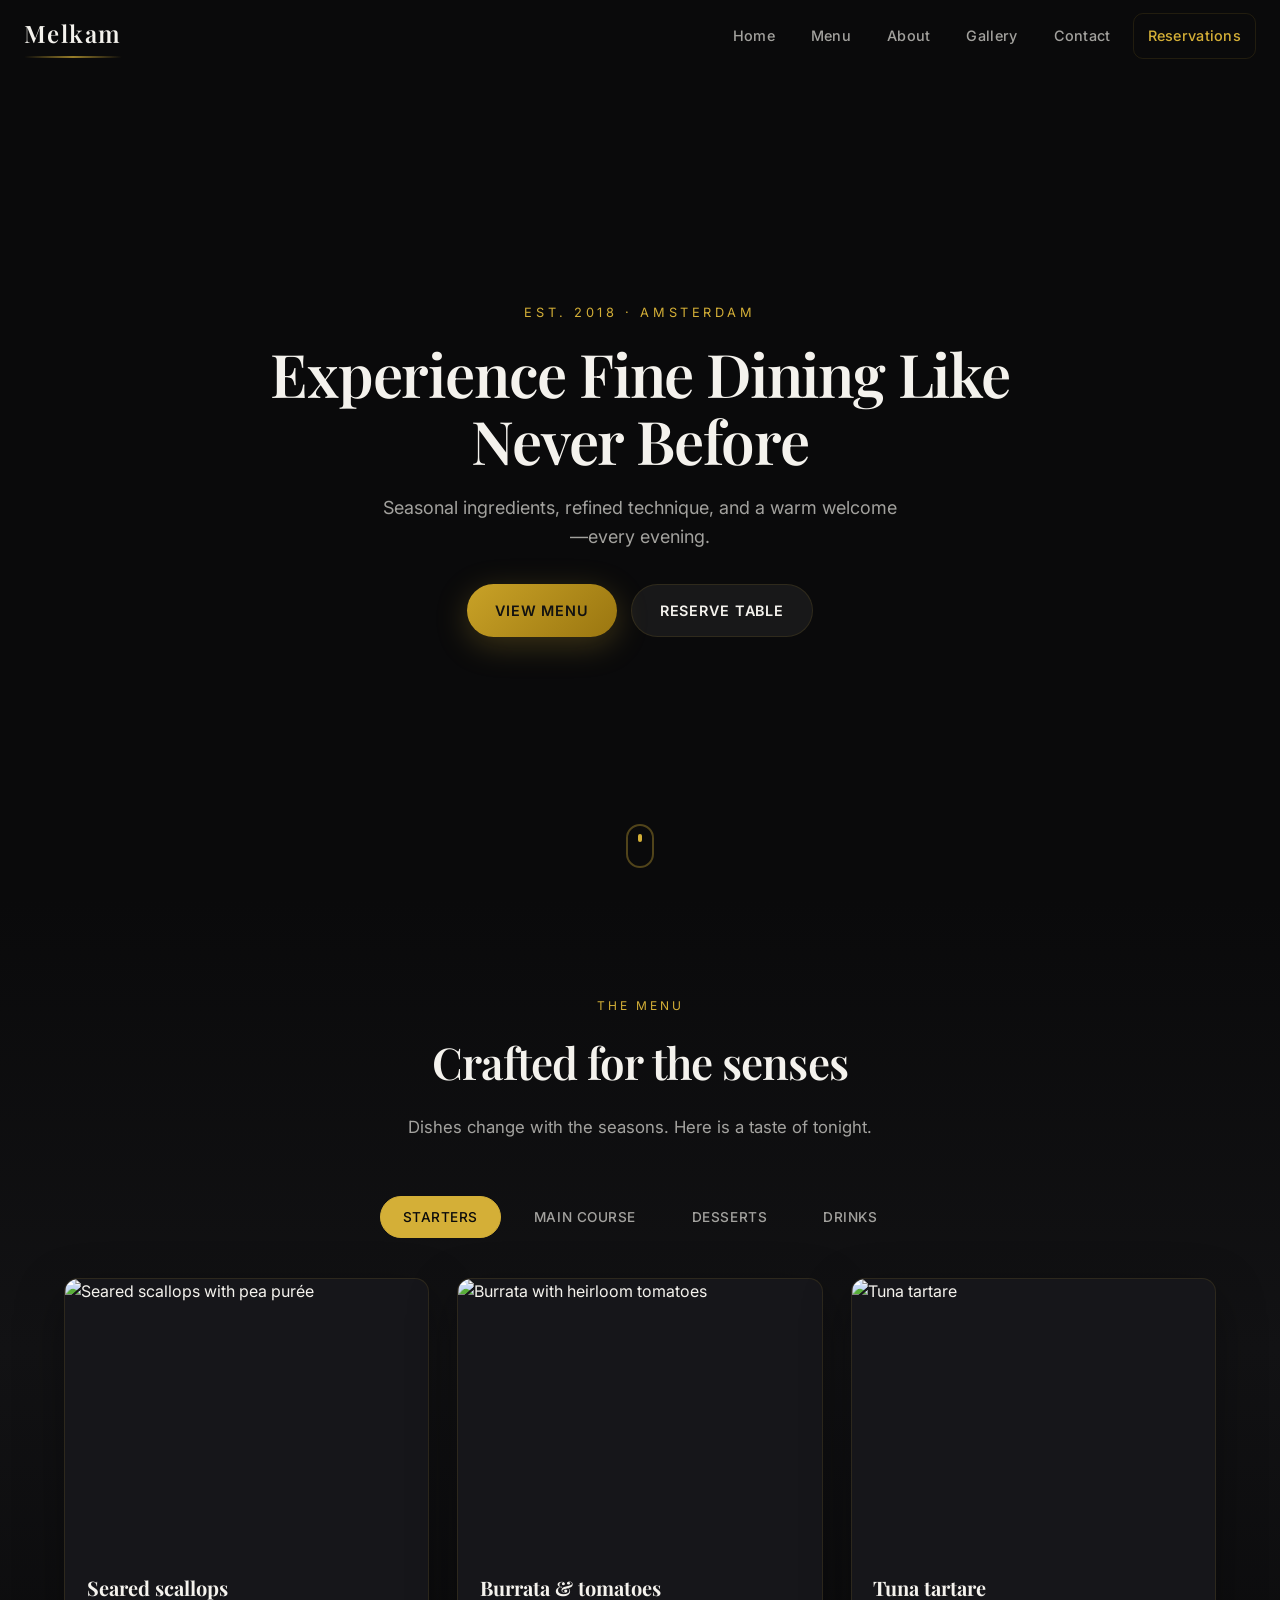
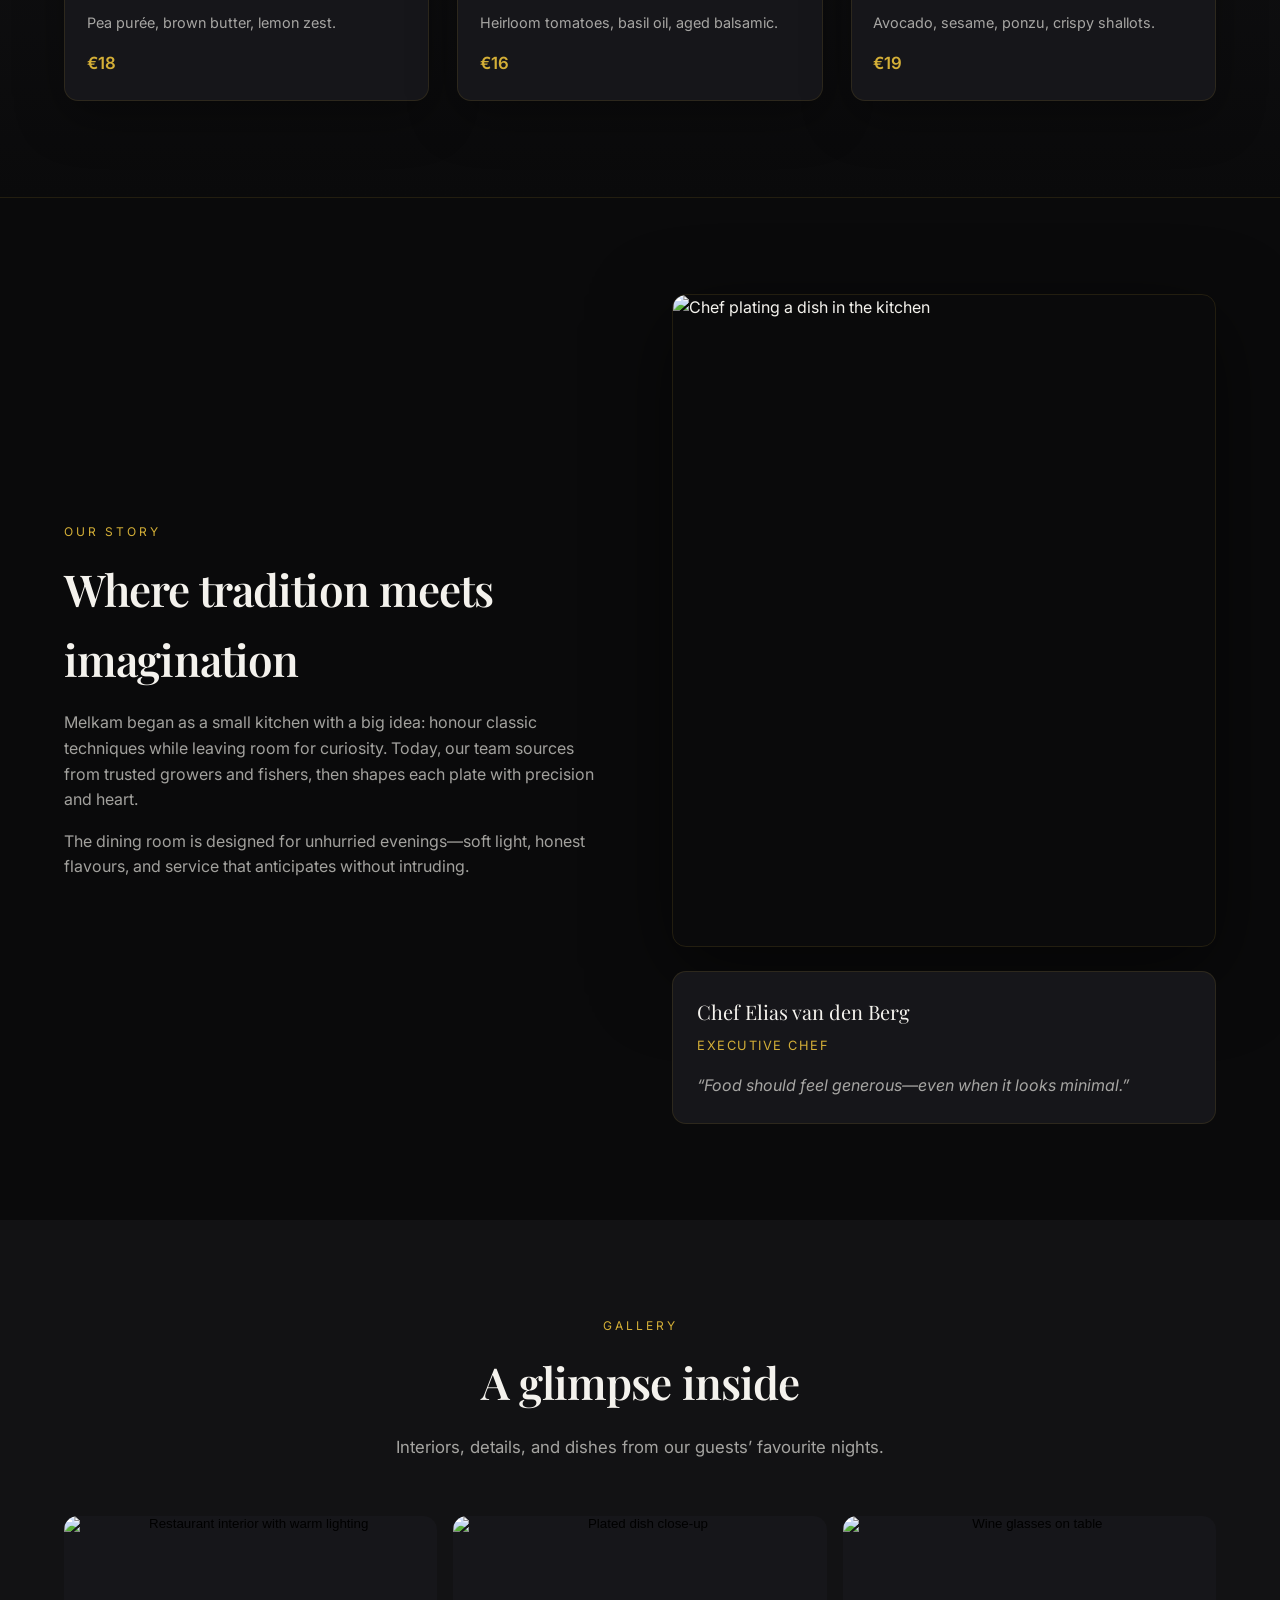
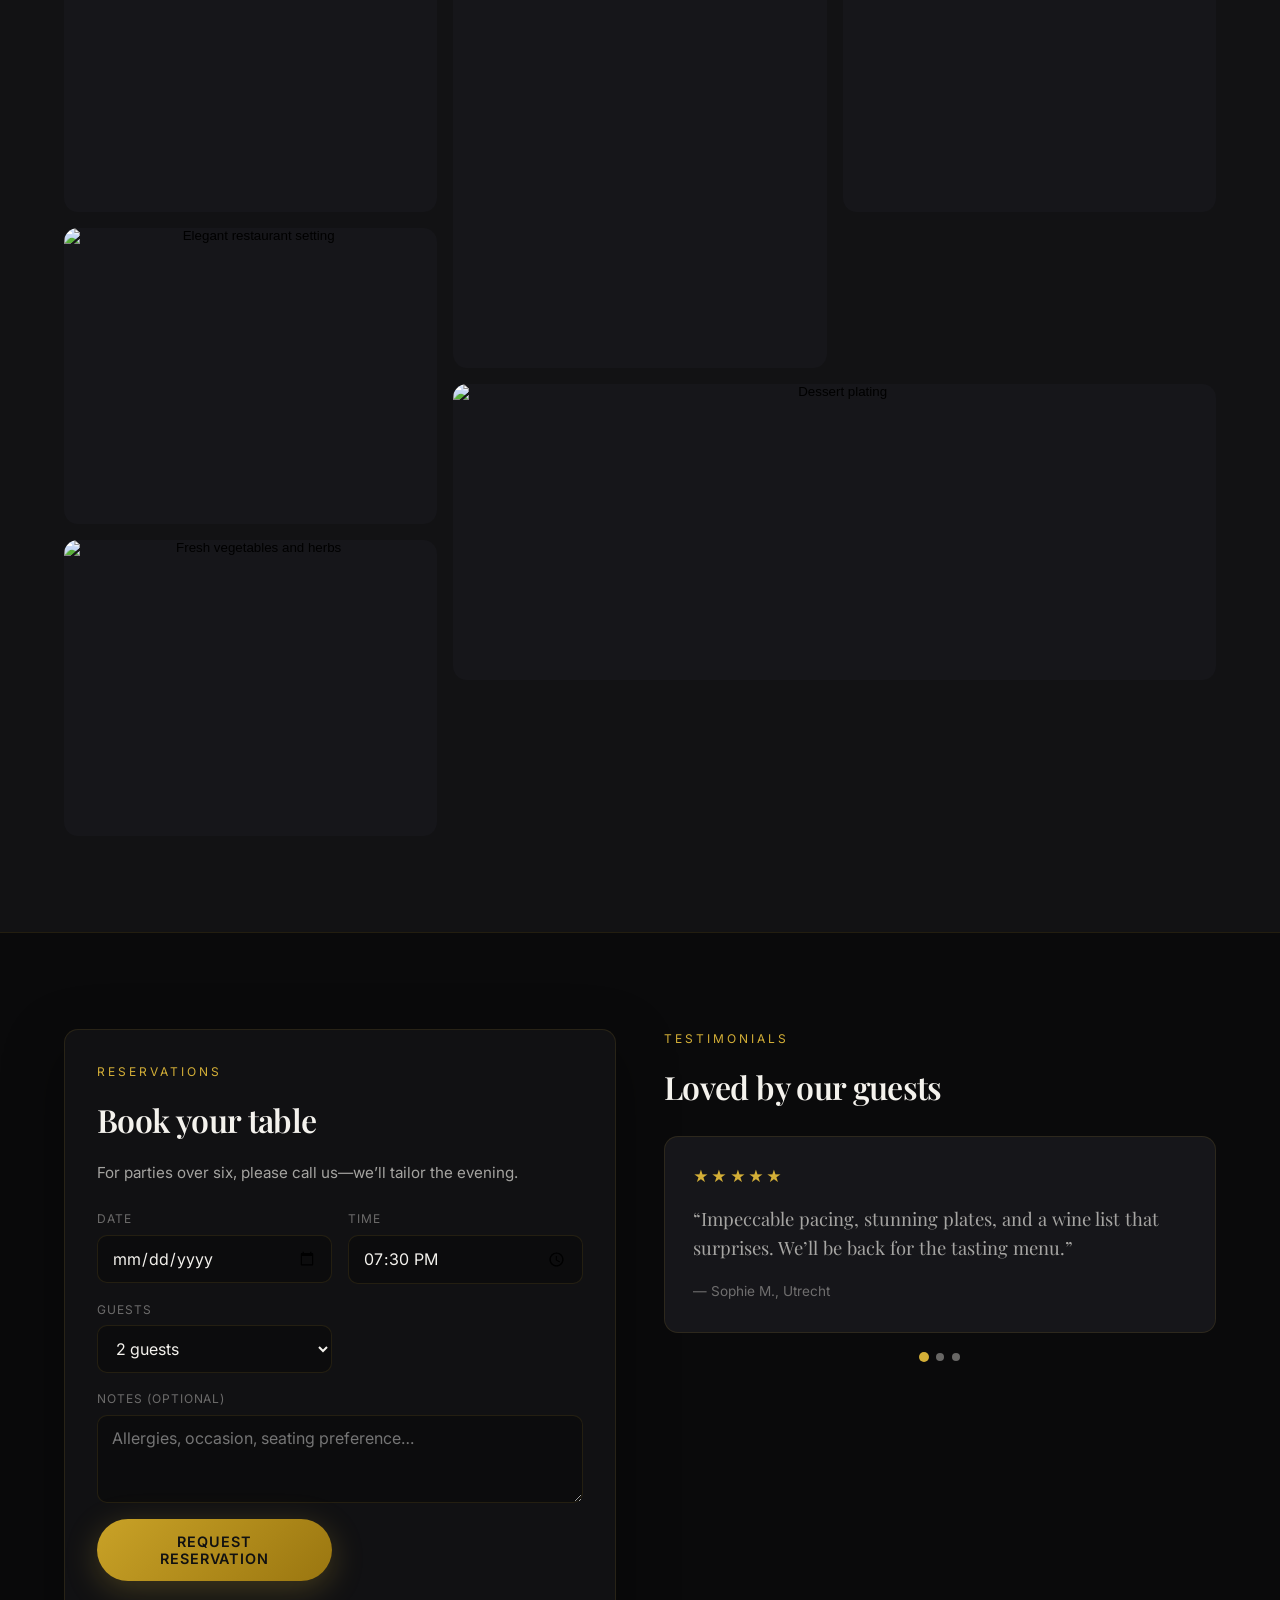
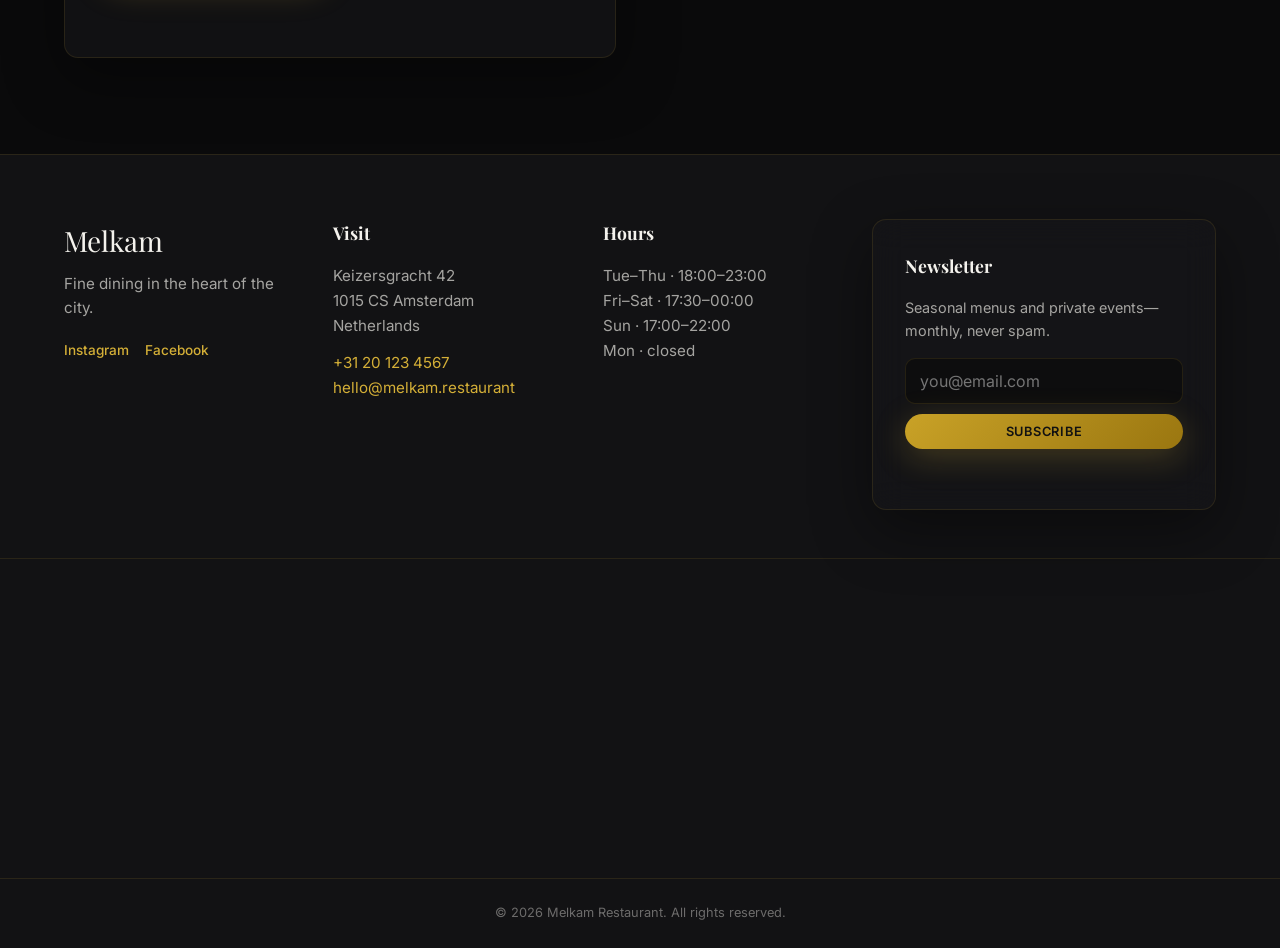
==== restaurant/MelkamRestaurant/index.html @ 59982be7 "modern ui for restaurant websites" ====
<!DOCTYPE html>
<html lang="en">
<head>
  <meta charset="UTF-8">
  <meta name="viewport" content="width=device-width, initial-scale=1.0">
  <title>Melkam — Fine Dining</title>
  <meta name="description" content="Experience fine dining like never before. Reserve your table at Melkam.">
  <link rel="preconnect" href="https://fonts.googleapis.com">
  <link rel="preconnect" href="https://fonts.gstatic.com" crossorigin>
  <link href="https://fonts.googleapis.com/css2?family=Inter:wght@300;400;500;600&family=Playfair+Display:ital,wght@0,400;0,500;0,600;0,700;1,400&display=swap" rel="stylesheet">
  <link rel="stylesheet" href="styles.css">
</head>
<body>
  <!-- Loading screen -->
  <div id="loader" class="loader" aria-hidden="true">
    <div class="loader__inner">
      <span class="loader__mark">M</span>
      <p class="loader__text">Melkam</p>
      <div class="loader__bar"><span></span></div>
    </div>
  </div>

  <a href="#main" class="skip-link">Skip to content</a>

  <!-- Floating order CTA -->
  <a href="#reservations" class="order-fab" data-animate>
    <span class="order-fab__icon" aria-hidden="true">◆</span>
    <span>Order online</span>
  </a>

  <header class="site-header" id="site-header">
    <nav class="nav" aria-label="Primary">
      <a href="#hero" class="nav__brand">
        <span class="nav__logo">Melkam</span>
      </a>
      <button type="button" class="nav__toggle" id="nav-toggle" aria-expanded="false" aria-controls="nav-menu">
        <span class="nav__toggle-bar"></span>
        <span class="nav__toggle-bar"></span>
        <span class="nav__toggle-bar"></span>
        <span class="visually-hidden">Menu</span>
      </button>
      <ul class="nav__list" id="nav-menu">
        <li><a href="#hero">Home</a></li>
        <li><a href="#menu">Menu</a></li>
        <li><a href="#about">About</a></li>
        <li><a href="#gallery">Gallery</a></li>
        <li><a href="#contact">Contact</a></li>
        <li><a href="#reservations" class="nav__cta">Reservations</a></li>
      </ul>
    </nav>
  </header>

  <main id="main">
    <!-- Hero -->
    <section class="hero" id="hero">
      <div class="hero__media" role="img" aria-label="Elegant restaurant dining room">
        <div class="hero__bg" style="--hero-img: url('https://images.unsplash.com/photo-1414235077428-338989a2e8c0?w=1920&q=85');"></div>
        <div class="hero__overlay"></div>
      </div>
      <div class="hero__content" data-animate>
        <p class="hero__eyebrow">Est. 2018 · Amsterdam</p>
        <h1 class="hero__title">Experience Fine Dining Like Never Before</h1>
        <p class="hero__tagline">Seasonal ingredients, refined technique, and a warm welcome—every evening.</p>
        <div class="hero__actions">
          <a href="#menu" class="btn btn--primary">View menu</a>
          <a href="#reservations" class="btn btn--ghost">Reserve table</a>
        </div>
      </div>
      <a href="#menu" class="hero__scroll" aria-label="Scroll to menu">
        <span></span>
      </a>
    </section>

    <!-- Menu -->
    <section class="section menu-section" id="menu">
      <div class="container">
        <header class="section__head" data-animate>
          <p class="section__eyebrow">The menu</p>
          <h2 class="section__title">Crafted for the senses</h2>
          <p class="section__lead">Dishes change with the seasons. Here is a taste of tonight.</p>
        </header>

        <div class="menu-tabs" role="tablist" aria-label="Menu categories" data-animate>
          <button type="button" class="menu-tabs__btn is-active" role="tab" aria-selected="true" data-category="starters">Starters</button>
          <button type="button" class="menu-tabs__btn" role="tab" aria-selected="false" data-category="mains">Main course</button>
          <button type="button" class="menu-tabs__btn" role="tab" aria-selected="false" data-category="desserts">Desserts</button>
          <button type="button" class="menu-tabs__btn" role="tab" aria-selected="false" data-category="drinks">Drinks</button>
        </div>

        <div class="menu-panels">
          <div class="menu-grid is-active" id="panel-starters" role="tabpanel" data-panel="starters">
            <article class="menu-card" data-animate>
              <div class="menu-card__img-wrap">
                <img src="https://images.unsplash.com/photo-1544025162-d76694265947?w=800&q=80" alt="Seared scallops with pea purée" width="400" height="300" loading="lazy">
              </div>
              <div class="menu-card__body">
                <h3 class="menu-card__title">Seared scallops</h3>
                <p class="menu-card__desc">Pea purée, brown butter, lemon zest.</p>
                <span class="menu-card__price">€18</span>
              </div>
            </article>
            <article class="menu-card" data-animate>
              <div class="menu-card__img-wrap">
                <img src="https://images.unsplash.com/photo-1600891964092-4316c288032e?w=800&q=80" alt="Burrata with heirloom tomatoes" width="400" height="300" loading="lazy">
              </div>
              <div class="menu-card__body">
                <h3 class="menu-card__title">Burrata &amp; tomatoes</h3>
                <p class="menu-card__desc">Heirloom tomatoes, basil oil, aged balsamic.</p>
                <span class="menu-card__price">€16</span>
              </div>
            </article>
            <article class="menu-card" data-animate>
              <div class="menu-card__img-wrap">
                <img src="https://images.unsplash.com/photo-1559847844-5315695dadae?w=800&q=80" alt="Tuna tartare" width="400" height="300" loading="lazy">
              </div>
              <div class="menu-card__body">
                <h3 class="menu-card__title">Tuna tartare</h3>
                <p class="menu-card__desc">Avocado, sesame, ponzu, crispy shallots.</p>
                <span class="menu-card__price">€19</span>
              </div>
            </article>
          </div>

          <div class="menu-grid" id="panel-mains" role="tabpanel" data-panel="mains" hidden>
            <article class="menu-card" data-animate>
              <div class="menu-card__img-wrap">
                <img src="https://images.unsplash.com/photo-1504674900247-0877df9cc836?w=800&q=80" alt="Herb-crusted lamb" width="400" height="300" loading="lazy">
              </div>
              <div class="menu-card__body">
                <h3 class="menu-card__title">Herb-crusted lamb</h3>
                <p class="menu-card__desc">Ratatouille, rosemary jus, smoked potato.</p>
                <span class="menu-card__price">€38</span>
              </div>
            </article>
            <article class="menu-card" data-animate>
              <div class="menu-card__img-wrap">
                <img src="https://images.unsplash.com/photo-1432139555190-58524dae6a55?w=800&q=80" alt="Pan-seared salmon" width="400" height="300" loading="lazy">
              </div>
              <div class="menu-card__body">
                <h3 class="menu-card__title">Pan-seared salmon</h3>
                <p class="menu-card__desc">Fennel, citrus beurre blanc, charred broccolini.</p>
                <span class="menu-card__price">€34</span>
              </div>
            </article>
            <article class="menu-card" data-animate>
              <div class="menu-card__img-wrap">
                <img src="https://images.unsplash.com/photo-1546833999-b9f581a1996d?w=800&q=80" alt="Dry-aged ribeye" width="400" height="300" loading="lazy">
              </div>
              <div class="menu-card__body">
                <h3 class="menu-card__title">Dry-aged ribeye</h3>
                <p class="menu-card__desc">Bone marrow butter, confit garlic, red wine reduction.</p>
                <span class="menu-card__price">€48</span>
              </div>
            </article>
          </div>

          <div class="menu-grid" id="panel-desserts" role="tabpanel" data-panel="desserts" hidden>
            <article class="menu-card" data-animate>
              <div class="menu-card__img-wrap">
                <img src="https://images.unsplash.com/photo-1551024506-0bccd828d307?w=800&q=80" alt="Chocolate soufflé" width="400" height="300" loading="lazy">
              </div>
              <div class="menu-card__body">
                <h3 class="menu-card__title">Valrhona soufflé</h3>
                <p class="menu-card__desc">Vanilla anglaise, salted caramel.</p>
                <span class="menu-card__price">€14</span>
              </div>
            </article>
            <article class="menu-card" data-animate>
              <div class="menu-card__img-wrap">
                <img src="https://images.unsplash.com/photo-1488477181946-6428a0291777?w=800&q=80" alt="Citrus tart" width="400" height="300" loading="lazy">
              </div>
              <div class="menu-card__body">
                <h3 class="menu-card__title">Yuzu tart</h3>
                <p class="menu-card__desc">Italian meringue, pistachio crumble.</p>
                <span class="menu-card__price">€13</span>
              </div>
            </article>
            <article class="menu-card" data-animate>
              <div class="menu-card__img-wrap">
                <img src="https://images.unsplash.com/photo-1563805042-7684c019e1cb?w=800&q=80" alt="Cheese selection" width="400" height="300" loading="lazy">
              </div>
              <div class="menu-card__body">
                <h3 class="menu-card__title">Artisan cheese</h3>
                <p class="menu-card__desc">Seasonal pairings, honeycomb, fig jam.</p>
                <span class="menu-card__price">€16</span>
              </div>
            </article>
          </div>

          <div class="menu-grid" id="panel-drinks" role="tabpanel" data-panel="drinks" hidden>
            <article class="menu-card" data-animate>
              <div class="menu-card__img-wrap">
                <img src="https://images.unsplash.com/photo-1514362545857-3bc16c4c7d1b?w=800&q=80" alt="Signature cocktails" width="400" height="300" loading="lazy">
              </div>
              <div class="menu-card__body">
                <h3 class="menu-card__title">Golden hour</h3>
                <p class="menu-card__desc">Bourbon, honey, smoked rosemary.</p>
                <span class="menu-card__price">€15</span>
              </div>
            </article>
            <article class="menu-card" data-animate>
              <div class="menu-card__img-wrap">
                <img src="https://images.unsplash.com/photo-1558642452-9d2a7deb7f62?w=800&q=80" alt="Wine selection" width="400" height="300" loading="lazy">
              </div>
              <div class="menu-card__body">
                <h3 class="menu-card__title">Sommelier pairing</h3>
                <p class="menu-card__desc">Five glasses matched to your courses.</p>
                <span class="menu-card__price">€42</span>
              </div>
            </article>
            <article class="menu-card" data-animate>
              <div class="menu-card__img-wrap">
                <img src="https://images.unsplash.com/photo-1495474472287-4d71bcdd2085?w=800&q=80" alt="Espresso" width="400" height="300" loading="lazy">
              </div>
              <div class="menu-card__body">
                <h3 class="menu-card__title">Single-origin espresso</h3>
                <p class="menu-card__desc">Ethiopian beans, dark chocolate notes.</p>
                <span class="menu-card__price">€4.5</span>
              </div>
            </article>
          </div>
        </div>
      </div>
    </section>

    <!-- About -->
    <section class="section about-section" id="about">
      <div class="container about-grid">
        <div class="about__copy" data-animate>
          <p class="section__eyebrow">Our story</p>
          <h2 class="section__title">Where tradition meets imagination</h2>
          <p class="about__text">Melkam began as a small kitchen with a big idea: honour classic techniques while leaving room for curiosity. Today, our team sources from trusted growers and fishers, then shapes each plate with precision and heart.</p>
          <p class="about__text">The dining room is designed for unhurried evenings—soft light, honest flavours, and service that anticipates without intruding.</p>
        </div>
        <figure class="about__figure" data-animate>
          <div class="about__img-frame">
            <img src="https://images.unsplash.com/photo-1577219491135-ce391730fb2c?w=900&q=80" alt="Chef plating a dish in the kitchen" width="600" height="720" loading="lazy">
          </div>
          <figcaption class="about__chef">
            <span class="about__chef-name">Chef Elias van den Berg</span>
            <span class="about__chef-role">Executive Chef</span>
            <p class="about__chef-quote">“Food should feel generous—even when it looks minimal.”</p>
          </figcaption>
        </figure>
      </div>
    </section>

    <!-- Gallery -->
    <section class="section gallery-section" id="gallery">
      <div class="container">
        <header class="section__head" data-animate>
          <p class="section__eyebrow">Gallery</p>
          <h2 class="section__title">A glimpse inside</h2>
          <p class="section__lead">Interiors, details, and dishes from our guests’ favourite nights.</p>
        </header>
        <div class="gallery-masonry" id="gallery-grid">
          <button type="button" class="gallery-item" data-animate data-lightbox="https://images.unsplash.com/photo-1517248135467-4c7edcad34c4?w=1400&q=80" data-caption="Dining room ambiance">
            <img src="https://images.unsplash.com/photo-1517248135467-4c7edcad34c4?w=800&q=80" alt="Restaurant interior with warm lighting" width="600" height="800" loading="lazy">
          </button>
          <button type="button" class="gallery-item gallery-item--tall" data-animate data-lightbox="https://images.unsplash.com/photo-1559339352-11d035aa65de?w=1400&q=80" data-caption="Chef's table">
            <img src="https://images.unsplash.com/photo-1559339352-11d035aa65de?w=800&q=80" alt="Plated dish close-up" width="600" height="900" loading="lazy">
          </button>
          <button type="button" class="gallery-item" data-animate data-lightbox="https://images.unsplash.com/photo-1551218808-94e220e084d2?w=1400&q=80" data-caption="Wine service">
            <img src="https://images.unsplash.com/photo-1551218808-94e220e084d2?w=800&q=80" alt="Wine glasses on table" width="600" height="600" loading="lazy">
          </button>
          <button type="button" class="gallery-item" data-animate data-lightbox="https://images.unsplash.com/photo-1466978913421-dad2ebd01d17?w=1400&q=80" data-caption="Seasonal tasting">
            <img src="https://images.unsplash.com/photo-1466978913421-dad2ebd01d17?w=800&q=80" alt="Elegant restaurant setting" width="600" height="600" loading="lazy">
          </button>
          <button type="button" class="gallery-item gallery-item--wide" data-animate data-lightbox="https://images.unsplash.com/photo-1550966871-3ed3cdb5ed0c?w=1400&q=80" data-caption="Dessert course">
            <img src="https://images.unsplash.com/photo-1550966871-3ed3cdb5ed0c?w=800&q=80" alt="Dessert plating" width="900" height="600" loading="lazy">
          </button>
          <button type="button" class="gallery-item" data-animate data-lightbox="https://images.unsplash.com/photo-1555396273-367ea4eb4db5?w=1400&q=80" data-caption="Fresh ingredients">
            <img src="https://images.unsplash.com/photo-1555396273-367ea4eb4db5?w=800&q=80" alt="Fresh vegetables and herbs" width="600" height="600" loading="lazy">
          </button>
        </div>
      </div>
    </section>

    <!-- Lightbox -->
    <div class="lightbox" id="lightbox" role="dialog" aria-modal="true" aria-label="Image preview" hidden>
      <button type="button" class="lightbox__close" id="lightbox-close" aria-label="Close">&times;</button>
      <figure class="lightbox__figure">
        <img src="" alt="" id="lightbox-img">
        <figcaption id="lightbox-caption" class="lightbox__caption"></figcaption>
      </figure>
    </div>

    <!-- Reservations + Testimonials -->
    <section class="section booking-section" id="reservations">
      <div class="container booking-layout">
        <div class="booking-form-wrap glass" data-animate>
          <p class="section__eyebrow">Reservations</p>
          <h2 class="section__title section__title--sm">Book your table</h2>
          <p class="section__lead section__lead--tight">For parties over six, please call us—we’ll tailor the evening.</p>
          <form class="booking-form" id="booking-form" novalidate>
            <label class="field">
              <span class="field__label">Date</span>
              <input type="date" name="date" required class="field__input">
            </label>
            <label class="field">
              <span class="field__label">Time</span>
              <input type="time" name="time" required class="field__input" value="19:30">
            </label>
            <label class="field">
              <span class="field__label">Guests</span>
              <select name="guests" class="field__input" required>
                <option value="1">1 guest</option>
                <option value="2" selected>2 guests</option>
                <option value="3">3 guests</option>
                <option value="4">4 guests</option>
                <option value="5">5 guests</option>
                <option value="6">6 guests</option>
              </select>
            </label>
            <label class="field field--full">
              <span class="field__label">Notes (optional)</span>
              <textarea name="notes" class="field__input field__input--textarea" rows="3" placeholder="Allergies, occasion, seating preference…"></textarea>
            </label>
            <button type="submit" class="btn btn--primary btn--block">Request reservation</button>
            <p class="form-hint" id="form-message" role="status"></p>
          </form>
        </div>

        <div class="testimonials" data-animate>
          <p class="section__eyebrow">Testimonials</p>
          <h2 class="section__title section__title--sm">Loved by our guests</h2>
          <div class="testimonial-carousel" id="testimonial-carousel">
            <div class="testimonial-track" id="testimonial-track">
              <article class="testimonial-card is-active">
                <div class="stars" aria-label="5 out of 5 stars">★★★★★</div>
                <blockquote class="testimonial-card__quote">“Impeccable pacing, stunning plates, and a wine list that surprises. We’ll be back for the tasting menu.”</blockquote>
                <cite class="testimonial-card__cite">— Sophie M., Utrecht</cite>
              </article>
              <article class="testimonial-card">
                <div class="stars" aria-label="5 out of 5 stars">★★★★★</div>
                <blockquote class="testimonial-card__quote">“The room feels intimate and special. Service was warm and knowledgeable without being stiff.”</blockquote>
                <cite class="testimonial-card__cite">— James K., London</cite>
              </article>
              <article class="testimonial-card">
                <div class="stars" aria-label="5 out of 5 stars">★★★★☆</div>
                <blockquote class="testimonial-card__quote">“Beautiful ingredients, artful presentation. Worth every minute of the journey into the city.”</blockquote>
                <cite class="testimonial-card__cite">— Elena R., Brussels</cite>
              </article>
            </div>
            <div class="testimonial-dots" id="testimonial-dots" role="tablist" aria-label="Testimonial slides"></div>
          </div>
        </div>
      </div>
    </section>

    <!-- Contact / Footer -->
    <footer class="footer" id="contact">
      <div class="container footer__grid">
        <div class="footer__brand" data-animate>
          <span class="footer__logo">Melkam</span>
          <p class="footer__tagline">Fine dining in the heart of the city.</p>
          <div class="footer__social">
            <a href="#" aria-label="Instagram">Instagram</a>
            <a href="#" aria-label="Facebook">Facebook</a>
          </div>
        </div>
        <div class="footer__block" data-animate>
          <h3 class="footer__heading">Visit</h3>
          <p>Keizersgracht 42<br>1015 CS Amsterdam<br>Netherlands</p>
          <p><a href="tel:+31201234567">+31 20 123 4567</a><br><a href="mailto:hello@melkam.restaurant">hello@melkam.restaurant</a></p>
        </div>
        <div class="footer__block" data-animate>
          <h3 class="footer__heading">Hours</h3>
          <p>Tue–Thu · 18:00–23:00<br>Fri–Sat · 17:30–00:00<br>Sun · 17:00–22:00<br>Mon · closed</p>
        </div>
        <div class="footer__newsletter glass" data-animate>
          <h3 class="footer__heading">Newsletter</h3>
          <p class="footer__newsletter-text">Seasonal menus and private events—monthly, never spam.</p>
          <form class="newsletter-form" id="newsletter-form">
            <label class="visually-hidden" for="newsletter-email">Email</label>
            <input type="email" id="newsletter-email" name="email" placeholder="you@email.com" class="field__input" required autocomplete="email">
            <button type="submit" class="btn btn--primary btn--small">Subscribe</button>
          </form>
          <p class="form-hint" id="newsletter-msg" role="status"></p>
        </div>
      </div>
      <div class="footer__map-wrap" data-animate>
        <iframe
          title="Melkam restaurant location on Google Maps"
          class="footer__map"
          loading="lazy"
          referrerpolicy="no-referrer-when-downgrade"
          src="https://www.google.com/maps/embed?pb=!1m18!1m12!1m3!1d2436.4760986753897!2d4.889648377570362!3d52.37521817178894!2m3!1f0!2f0!3f0!3m2!1i1024!2i768!4f13.1!3m3!1m2!1s0x47c63fb5949a7755%3A0x6600fd4cb7c0af8d!2sAmsterdam!5e0!3m2!1sen!2snl!4v1700000000000!5m2!1sen!2snl"
          allowfullscreen>
        </iframe>
      </div>
      <div class="footer__bottom">
        <p>&copy; <span id="year"></span> Melkam Restaurant. All rights reserved.</p>
      </div>
    </footer>
  </main>

  <script src="app.js" defer></script>
</body>
</html>
---- restaurant/MelkamRestaurant/styles.css ----
/* Melkam — premium dark + gold */
:root {
  --bg-deep: #0a0a0b;
  --bg-elevated: #121214;
  --bg-card: #16161a;
  --border-subtle: rgba(212, 175, 55, 0.12);
  --gold: #d4af37;
  --gold-soft: #c9a227;
  --gold-dim: rgba(212, 175, 55, 0.35);
  --text: #f4f2ed;
  --text-muted: rgba(244, 242, 237, 0.65);
  --text-faint: rgba(244, 242, 237, 0.4);
  --shadow-lg: 0 24px 80px rgba(0, 0, 0, 0.55);
  --radius: 14px;
  --radius-sm: 10px;
  --font-display: "Playfair Display", Georgia, serif;
  --font-body: "Inter", system-ui, sans-serif;
  --header-h: 72px;
  --ease-out: cubic-bezier(0.22, 1, 0.36, 1);
}

*,
*::before,
*::after {
  box-sizing: border-box;
}

html {
  scroll-behavior: smooth;
}

@media (prefers-reduced-motion: reduce) {
  html {
    scroll-behavior: auto;
  }
  *,
  *::before,
  *::after {
    animation-duration: 0.01ms !important;
    animation-iteration-count: 1 !important;
    transition-duration: 0.01ms !important;
  }
}

body {
  margin: 0;
  font-family: var(--font-body);
  font-size: 1rem;
  line-height: 1.6;
  color: var(--text);
  background: var(--bg-deep);
  overflow-x: hidden;
}

body.is-loading {
  overflow: hidden;
}

img {
  max-width: 100%;
  height: auto;
  display: block;
}

a {
  color: var(--gold);
  text-decoration: none;
  transition: color 0.2s var(--ease-out), opacity 0.2s;
}

a:hover {
  color: #e8c547;
}

.visually-hidden {
  position: absolute;
  width: 1px;
  height: 1px;
  padding: 0;
  margin: -1px;
  overflow: hidden;
  clip: rect(0, 0, 0, 0);
  white-space: nowrap;
  border: 0;
}

.skip-link {
  position: absolute;
  top: -100px;
  left: 16px;
  z-index: 10000;
  padding: 12px 20px;
  background: var(--gold);
  color: #111;
  font-weight: 600;
  border-radius: var(--radius-sm);
}

.skip-link:focus {
  top: 16px;
}

/* Loader */
.loader {
  position: fixed;
  inset: 0;
  z-index: 9999;
  display: flex;
  align-items: center;
  justify-content: center;
  background: var(--bg-deep);
  transition: opacity 0.7s var(--ease-out), visibility 0.7s;
}

.loader.is-done {
  opacity: 0;
  visibility: hidden;
  pointer-events: none;
}

.loader__inner {
  text-align: center;
}

.loader__mark {
  display: inline-flex;
  width: 64px;
  height: 64px;
  align-items: center;
  justify-content: center;
  font-family: var(--font-display);
  font-size: 2rem;
  color: var(--gold);
  border: 1px solid var(--border-subtle);
  border-radius: 50%;
  animation: loaderPulse 1.4s ease-in-out infinite;
}

.loader__text {
  margin: 1rem 0 1.5rem;
  font-family: var(--font-display);
  font-size: 1.5rem;
  letter-spacing: 0.2em;
  text-transform: uppercase;
  color: var(--text-muted);
}

.loader__bar {
  width: 120px;
  height: 2px;
  background: rgba(212, 175, 55, 0.15);
  border-radius: 2px;
  overflow: hidden;
  margin: 0 auto;
}

.loader__bar span {
  display: block;
  height: 100%;
  width: 40%;
  background: linear-gradient(90deg, transparent, var(--gold), transparent);
  animation: loaderBar 1s ease-in-out infinite;
}

@keyframes loaderPulse {
  0%,
  100% {
    transform: scale(1);
    opacity: 1;
  }
  50% {
    transform: scale(1.05);
    opacity: 0.85;
  }
}

@keyframes loaderBar {
  0% {
    transform: translateX(-100%);
  }
  100% {
    transform: translateX(350%);
  }
}

/* FAB order */
.order-fab {
  position: fixed;
  right: 20px;
  bottom: 24px;
  z-index: 900;
  display: inline-flex;
  align-items: center;
  gap: 10px;
  padding: 14px 20px;
  background: linear-gradient(135deg, var(--gold-soft), #a8860b);
  color: #111;
  font-size: 0.875rem;
  font-weight: 600;
  letter-spacing: 0.04em;
  border-radius: 100px;
  box-shadow: var(--shadow-lg), 0 0 0 1px rgba(255, 255, 255, 0.08) inset;
  transition: transform 0.25s var(--ease-out), box-shadow 0.25s;
}

.order-fab:hover {
  color: #111;
  transform: translateY(-3px);
  box-shadow: 0 28px 60px rgba(0, 0, 0, 0.45), 0 0 40px rgba(212, 175, 55, 0.25);
}

.order-fab__icon {
  font-size: 0.65rem;
  opacity: 0.9;
}

@media (max-width: 640px) {
  .order-fab span:not(.order-fab__icon) {
    position: absolute;
    width: 1px;
    height: 1px;
    overflow: hidden;
    clip: rect(0, 0, 0, 0);
  }
  .order-fab {
    padding: 14px 16px;
  }
}

/* Header / Nav */
.site-header {
  position: fixed;
  top: 0;
  left: 0;
  right: 0;
  z-index: 1000;
  height: var(--header-h);
  display: flex;
  align-items: center;
  transition: background 0.35s var(--ease-out), box-shadow 0.35s, backdrop-filter 0.35s;
}

.site-header.is-scrolled {
  background: rgba(10, 10, 11, 0.82);
  backdrop-filter: blur(14px);
  -webkit-backdrop-filter: blur(14px);
  box-shadow: 0 1px 0 var(--border-subtle);
}

.nav {
  width: 100%;
  max-width: 1280px;
  margin: 0 auto;
  padding: 0 24px;
  display: flex;
  align-items: center;
  justify-content: space-between;
  gap: 24px;
}

.nav__brand {
  color: var(--text);
  z-index: 2;
}

.nav__logo {
  font-family: var(--font-display);
  font-size: 1.5rem;
  font-weight: 600;
  letter-spacing: 0.06em;
}

.nav__logo::after {
  content: "";
  display: block;
  height: 2px;
  width: 100%;
  margin-top: 4px;
  background: linear-gradient(90deg, transparent, var(--gold), transparent);
  opacity: 0.7;
}

.nav__toggle {
  display: none;
  flex-direction: column;
  gap: 6px;
  padding: 10px;
  background: transparent;
  border: none;
  cursor: pointer;
  z-index: 2;
}

.nav__toggle-bar {
  width: 24px;
  height: 2px;
  background: var(--text);
  transition: transform 0.3s var(--ease-out), opacity 0.3s;
}

.nav__toggle[aria-expanded="true"] .nav__toggle-bar:nth-child(1) {
  transform: translateY(8px) rotate(45deg);
}

.nav__toggle[aria-expanded="true"] .nav__toggle-bar:nth-child(2) {
  opacity: 0;
}

.nav__toggle[aria-expanded="true"] .nav__toggle-bar:nth-child(3) {
  transform: translateY(-8px) rotate(-45deg);
}

.nav__list {
  display: flex;
  align-items: center;
  gap: 8px;
  list-style: none;
  margin: 0;
  padding: 0;
}

.nav__list a {
  display: block;
  padding: 10px 14px;
  color: var(--text-muted);
  font-size: 0.9rem;
  font-weight: 500;
  letter-spacing: 0.02em;
  border-radius: var(--radius-sm);
  transition: color 0.2s, background 0.2s;
}

.nav__list a:hover {
  color: var(--text);
  background: rgba(212, 175, 55, 0.06);
}

.nav__cta {
  color: var(--gold) !important;
  border: 1px solid var(--border-subtle);
}

.nav__cta:hover {
  background: rgba(212, 175, 55, 0.12) !important;
}

@media (max-width: 900px) {
  .nav__toggle {
    display: flex;
  }

  .nav__list {
    position: fixed;
    inset: 0;
    top: var(--header-h);
    flex-direction: column;
    align-items: stretch;
    justify-content: flex-start;
    padding: 24px;
    gap: 4px;
    background: rgba(10, 10, 11, 0.97);
    backdrop-filter: blur(12px);
    transform: translateY(-100%);
    opacity: 0;
    visibility: hidden;
    transition: transform 0.4s var(--ease-out), opacity 0.3s, visibility 0.3s;
  }

  .nav__list.is-open {
    transform: translateY(0);
    opacity: 1;
    visibility: visible;
  }

  .nav__list a {
    padding: 16px;
    font-size: 1.1rem;
  }
}

/* Hero */
.hero {
  position: relative;
  min-height: 100vh;
  min-height: 100dvh;
  display: flex;
  align-items: center;
  justify-content: center;
  padding: calc(var(--header-h) + 48px) 24px 80px;
}

.hero__media {
  position: absolute;
  inset: 0;
  overflow: hidden;
}

.hero__bg {
  position: absolute;
  inset: -5%;
  background-image: var(--hero-img);
  background-size: cover;
  background-position: center;
  animation: kenburns 28s ease-in-out infinite alternate;
}

@keyframes kenburns {
  0% {
    transform: scale(1);
  }
  100% {
    transform: scale(1.08);
  }
}

.hero__overlay {
  position: absolute;
  inset: 0;
  background: linear-gradient(
    to bottom,
    rgba(10, 10, 11, 0.45) 0%,
    rgba(10, 10, 11, 0.75) 50%,
    var(--bg-deep) 100%
  );
}

.hero__content {
  position: relative;
  z-index: 1;
  max-width: 800px;
  text-align: center;
}

.hero__eyebrow {
  font-size: 0.8rem;
  letter-spacing: 0.28em;
  text-transform: uppercase;
  color: var(--gold);
  margin: 0 0 1rem;
}

.hero__title {
  font-family: var(--font-display);
  font-size: clamp(2.25rem, 5vw, 3.75rem);
  font-weight: 600;
  line-height: 1.12;
  margin: 0 0 1.25rem;
  letter-spacing: -0.02em;
}

.hero__tagline {
  font-size: 1.125rem;
  color: var(--text-muted);
  max-width: 520px;
  margin: 0 auto 2rem;
  font-weight: 400;
}

.hero__actions {
  display: flex;
  flex-wrap: wrap;
  gap: 14px;
  justify-content: center;
}

.hero__scroll {
  position: absolute;
  bottom: 32px;
  left: 50%;
  transform: translateX(-50%);
  width: 28px;
  height: 44px;
  border: 2px solid var(--gold-dim);
  border-radius: 20px;
  z-index: 1;
}

.hero__scroll span {
  position: absolute;
  top: 8px;
  left: 50%;
  width: 4px;
  height: 8px;
  margin-left: -2px;
  background: var(--gold);
  border-radius: 2px;
  animation: scrollHint 2s ease-in-out infinite;
}

@keyframes scrollHint {
  0%,
  100% {
    opacity: 1;
    transform: translateY(0);
  }
  50% {
    opacity: 0.4;
    transform: translateY(12px);
  }
}

/* Buttons */
.btn {
  display: inline-flex;
  align-items: center;
  justify-content: center;
  padding: 14px 28px;
  font-family: var(--font-body);
  font-size: 0.9rem;
  font-weight: 600;
  letter-spacing: 0.06em;
  text-transform: uppercase;
  border: none;
  border-radius: 100px;
  cursor: pointer;
  transition: transform 0.25s var(--ease-out), box-shadow 0.25s, background 0.25s, color 0.25s;
}

.btn--primary {
  background: linear-gradient(135deg, var(--gold-soft), #9a7610);
  color: #111;
  box-shadow: 0 8px 32px rgba(212, 175, 55, 0.25);
}

.btn--primary:hover {
  color: #111;
  transform: translateY(-2px);
  box-shadow: 0 12px 40px rgba(212, 175, 55, 0.35);
}

.btn--ghost {
  background: rgba(255, 255, 255, 0.06);
  color: var(--text);
  border: 1px solid var(--border-subtle);
}

.btn--ghost:hover {
  background: rgba(212, 175, 55, 0.1);
  border-color: var(--gold-dim);
  color: var(--text);
}

.btn--block {
  width: 100%;
}

.btn--small {
  padding: 10px 18px;
  font-size: 0.8rem;
}

/* Sections */
.container {
  width: 100%;
  max-width: 1200px;
  margin: 0 auto;
  padding: 0 24px;
}

.section {
  padding: 96px 0;
}

.section__head {
  text-align: center;
  max-width: 640px;
  margin: 0 auto 56px;
}

.section__eyebrow {
  font-size: 0.75rem;
  letter-spacing: 0.25em;
  text-transform: uppercase;
  color: var(--gold);
  margin: 0 0 0.75rem;
}

.section__title {
  font-family: var(--font-display);
  font-size: clamp(2rem, 4vw, 2.75rem);
  font-weight: 600;
  margin: 0 0 1rem;
  letter-spacing: -0.02em;
}

.section__title--sm {
  font-size: clamp(1.5rem, 3vw, 2rem);
  text-align: left;
}

.section__lead {
  color: var(--text-muted);
  margin: 0;
  font-size: 1.05rem;
}

.section__lead--tight {
  font-size: 0.95rem;
  margin-bottom: 1.5rem;
}

/* Menu */
.menu-section {
  background: linear-gradient(180deg, var(--bg-deep) 0%, var(--bg-elevated) 50%, var(--bg-deep) 100%);
}

.menu-tabs {
  display: flex;
  flex-wrap: wrap;
  gap: 10px;
  justify-content: center;
  margin-bottom: 40px;
}

.menu-tabs__btn {
  padding: 12px 22px;
  font-family: var(--font-body);
  font-size: 0.85rem;
  font-weight: 500;
  letter-spacing: 0.04em;
  text-transform: uppercase;
  color: var(--text-muted);
  background: transparent;
  border: 1px solid transparent;
  border-radius: 100px;
  cursor: pointer;
  transition: color 0.25s, border-color 0.25s, background 0.25s;
}

.menu-tabs__btn:hover {
  color: var(--text);
  border-color: var(--border-subtle);
}

.menu-tabs__btn.is-active {
  color: var(--bg-deep);
  background: var(--gold);
  border-color: var(--gold);
}

.menu-panels {
  position: relative;
}

.menu-grid {
  display: grid;
  grid-template-columns: repeat(auto-fit, minmax(280px, 1fr));
  gap: 28px;
}

.menu-grid[hidden] {
  display: none !important;
}

.menu-grid.is-active {
  display: grid;
}

.menu-card {
  background: var(--bg-card);
  border-radius: var(--radius);
  overflow: hidden;
  border: 1px solid var(--border-subtle);
  box-shadow: 0 16px 48px rgba(0, 0, 0, 0.35);
  transition: transform 0.35s var(--ease-out), box-shadow 0.35s, border-color 0.35s;
}

.menu-card:hover {
  transform: translateY(-6px);
  box-shadow: 0 24px 64px rgba(0, 0, 0, 0.45);
  border-color: rgba(212, 175, 55, 0.25);
}

.menu-card__img-wrap {
  aspect-ratio: 4/3;
  overflow: hidden;
}

.menu-card__img-wrap img {
  width: 100%;
  height: 100%;
  object-fit: cover;
  transition: transform 0.6s var(--ease-out);
}

.menu-card:hover .menu-card__img-wrap img {
  transform: scale(1.06);
}

.menu-card__body {
  padding: 1.25rem 1.35rem 1.5rem;
}

.menu-card__title {
  font-family: var(--font-display);
  font-size: 1.25rem;
  margin: 0 0 0.5rem;
}

.menu-card__desc {
  font-size: 0.9rem;
  color: var(--text-muted);
  margin: 0 0 1rem;
  line-height: 1.5;
}

.menu-card__price {
  font-weight: 600;
  color: var(--gold);
  font-size: 1.05rem;
}

/* About */
.about-section {
  border-top: 1px solid var(--border-subtle);
}

.about-grid {
  display: grid;
  grid-template-columns: 1fr 1fr;
  gap: 64px;
  align-items: center;
}

@media (max-width: 900px) {
  .about-grid {
    grid-template-columns: 1fr;
    gap: 40px;
  }
}

.about__text {
  color: var(--text-muted);
  margin: 0 0 1rem;
}

.about__figure {
  margin: 0;
}

.about__img-frame {
  border-radius: var(--radius);
  overflow: hidden;
  border: 1px solid var(--border-subtle);
  box-shadow: var(--shadow-lg);
}

.about__img-frame img {
  width: 100%;
  height: auto;
  vertical-align: middle;
}

.about__chef {
  margin-top: 1.5rem;
  padding: 1.5rem;
  background: var(--bg-card);
  border-radius: var(--radius);
  border: 1px solid var(--border-subtle);
}

.about__chef-name {
  display: block;
  font-family: var(--font-display);
  font-size: 1.25rem;
  margin-bottom: 0.25rem;
}

.about__chef-role {
  font-size: 0.8rem;
  letter-spacing: 0.12em;
  text-transform: uppercase;
  color: var(--gold);
}

.about__chef-quote {
  margin: 1rem 0 0;
  font-style: italic;
  color: var(--text-muted);
  font-size: 1rem;
}

/* Gallery */
.gallery-section {
  background: var(--bg-elevated);
}

.gallery-masonry {
  display: grid;
  grid-template-columns: repeat(12, 1fr);
  grid-auto-rows: 140px;
  gap: 16px;
}

@media (max-width: 768px) {
  .gallery-masonry {
    grid-template-columns: 1fr 1fr;
    grid-auto-rows: 160px;
  }
}

.gallery-item {
  position: relative;
  padding: 0;
  border: none;
  border-radius: var(--radius);
  overflow: hidden;
  cursor: zoom-in;
  background: var(--bg-card);
  transition: transform 0.35s var(--ease-out), box-shadow 0.35s;
}

.gallery-item::after {
  content: "";
  position: absolute;
  inset: 0;
  background: linear-gradient(to top, rgba(10, 10, 11, 0.65), transparent 45%);
  opacity: 0;
  transition: opacity 0.35s;
}

.gallery-item:hover {
  transform: scale(1.02);
  z-index: 1;
  box-shadow: var(--shadow-lg);
}

.gallery-item:hover::after {
  opacity: 1;
}

.gallery-item img {
  width: 100%;
  height: 100%;
  object-fit: cover;
}

.gallery-item:nth-child(1) {
  grid-column: span 4;
  grid-row: span 2;
}

.gallery-item:nth-child(2) {
  grid-column: span 4;
  grid-row: span 3;
}

.gallery-item:nth-child(3) {
  grid-column: span 4;
  grid-row: span 2;
}

.gallery-item:nth-child(4) {
  grid-column: span 4;
  grid-row: span 2;
}

.gallery-item:nth-child(5) {
  grid-column: span 8;
  grid-row: span 2;
}

.gallery-item:nth-child(6) {
  grid-column: span 4;
  grid-row: span 2;
}

@media (max-width: 768px) {
  .gallery-item:nth-child(n) {
    grid-column: auto;
    grid-row: span 2;
  }
  .gallery-item:nth-child(5) {
    grid-column: span 2;
  }
}

/* Lightbox */
.lightbox {
  position: fixed;
  inset: 0;
  z-index: 2000;
  display: flex;
  align-items: center;
  justify-content: center;
  padding: 24px;
  background: rgba(0, 0, 0, 0.92);
  backdrop-filter: blur(8px);
}

.lightbox[hidden] {
  display: none;
}

.lightbox__close {
  position: absolute;
  top: 24px;
  right: 24px;
  width: 48px;
  height: 48px;
  font-size: 2rem;
  line-height: 1;
  color: var(--text);
  background: rgba(255, 255, 255, 0.08);
  border: 1px solid var(--border-subtle);
  border-radius: 50%;
  cursor: pointer;
  transition: background 0.2s;
}

.lightbox__close:hover {
  background: rgba(212, 175, 55, 0.2);
}

.lightbox__figure {
  margin: 0;
  max-width: min(1100px, 100%);
  text-align: center;
}

.lightbox__figure img {
  max-height: min(78vh, 900px);
  width: auto;
  margin: 0 auto;
  border-radius: var(--radius-sm);
  box-shadow: var(--shadow-lg);
}

.lightbox__caption {
  margin-top: 1rem;
  color: var(--text-muted);
  font-size: 0.95rem;
}

/* Booking + testimonials */
.booking-section {
  border-top: 1px solid var(--border-subtle);
}

.booking-layout {
  display: grid;
  grid-template-columns: 1fr 1fr;
  gap: 48px;
  align-items: start;
}

@media (max-width: 960px) {
  .booking-layout {
    grid-template-columns: 1fr;
  }
}

.glass {
  background: rgba(22, 22, 26, 0.65);
  backdrop-filter: blur(16px);
  -webkit-backdrop-filter: blur(16px);
  border: 1px solid var(--border-subtle);
  border-radius: var(--radius);
  padding: 2rem;
  box-shadow: 0 20px 60px rgba(0, 0, 0, 0.4);
}

.booking-form {
  display: grid;
  grid-template-columns: 1fr 1fr;
  gap: 1rem;
}

@media (max-width: 560px) {
  .booking-form {
    grid-template-columns: 1fr;
  }
}

.field {
  display: flex;
  flex-direction: column;
  gap: 0.4rem;
}

.field--full {
  grid-column: 1 / -1;
}

.field__label {
  font-size: 0.75rem;
  letter-spacing: 0.08em;
  text-transform: uppercase;
  color: var(--text-faint);
}

.field__input {
  padding: 12px 14px;
  font-family: var(--font-body);
  font-size: 1rem;
  color: var(--text);
  background: rgba(10, 10, 11, 0.6);
  border: 1px solid var(--border-subtle);
  border-radius: var(--radius-sm);
  transition: border-color 0.2s, box-shadow 0.2s;
}

.field__input:focus {
  outline: none;
  border-color: var(--gold-dim);
  box-shadow: 0 0 0 3px rgba(212, 175, 55, 0.12);
}

.field__input--textarea {
  resize: vertical;
  min-height: 88px;
}

.form-hint {
  grid-column: 1 / -1;
  margin: 0.5rem 0 0;
  font-size: 0.9rem;
  color: var(--gold);
  min-height: 1.4em;
}

.testimonials .section__title--sm {
  margin-bottom: 1.5rem;
}

.testimonial-carousel {
  position: relative;
  min-height: 220px;
}

.testimonial-track {
  position: relative;
}

.testimonial-card {
  display: none;
  padding: 1.75rem;
  background: var(--bg-card);
  border-radius: var(--radius);
  border: 1px solid var(--border-subtle);
  animation: fadeSlide 0.5s var(--ease-out);
}

.testimonial-card.is-active {
  display: block;
}

@keyframes fadeSlide {
  from {
    opacity: 0;
    transform: translateY(8px);
  }
  to {
    opacity: 1;
    transform: translateY(0);
  }
}

.stars {
  color: var(--gold);
  letter-spacing: 0.15em;
  margin-bottom: 1rem;
  font-size: 0.95rem;
}

.testimonial-card__quote {
  margin: 0 0 1rem;
  font-family: var(--font-display);
  font-size: 1.15rem;
  line-height: 1.55;
  color: var(--text-muted);
}

.testimonial-card__cite {
  font-style: normal;
  font-size: 0.85rem;
  color: var(--text-faint);
}

.testimonial-dots {
  display: flex;
  gap: 8px;
  justify-content: center;
  margin-top: 1.25rem;
}

.testimonial-dots button {
  width: 8px;
  height: 8px;
  padding: 0;
  border: none;
  border-radius: 50%;
  background: var(--text-faint);
  cursor: pointer;
  transition: transform 0.2s, background 0.2s;
}

.testimonial-dots button.is-active {
  background: var(--gold);
  transform: scale(1.25);
}

/* Footer */
.footer {
  padding-top: 64px;
  border-top: 1px solid var(--border-subtle);
  background: var(--bg-elevated);
}

.footer__grid {
  display: grid;
  grid-template-columns: repeat(4, 1fr);
  gap: 40px;
  padding-bottom: 48px;
}

@media (max-width: 900px) {
  .footer__grid {
    grid-template-columns: 1fr 1fr;
  }
}

@media (max-width: 560px) {
  .footer__grid {
    grid-template-columns: 1fr;
  }
}

.footer__logo {
  font-family: var(--font-display);
  font-size: 1.75rem;
  display: inline-block;
  margin-bottom: 0.5rem;
}

.footer__tagline {
  color: var(--text-muted);
  margin: 0 0 1.25rem;
  font-size: 0.95rem;
}

.footer__social {
  display: flex;
  gap: 1rem;
}

.footer__social a {
  font-size: 0.85rem;
  font-weight: 500;
}

.footer__heading {
  font-family: var(--font-display);
  font-size: 1.1rem;
  margin: 0 0 1rem;
  color: var(--text);
}

.footer__block p {
  margin: 0 0 0.75rem;
  color: var(--text-muted);
  font-size: 0.95rem;
  line-height: 1.65;
}

.footer__newsletter-text {
  font-size: 0.9rem;
  color: var(--text-muted);
  margin: 0 0 1rem;
}

.newsletter-form {
  display: flex;
  flex-direction: column;
  gap: 10px;
}

.footer__map-wrap {
  width: 100%;
  height: 320px;
  overflow: hidden;
  border-top: 1px solid var(--border-subtle);
}

.footer__map {
  width: 100%;
  height: 100%;
  border: 0;
  filter: grayscale(0.25) contrast(1.05);
  transition: filter 0.4s;
}

.footer__map-wrap:hover .footer__map {
  filter: grayscale(0) contrast(1);
}

.footer__bottom {
  text-align: center;
  padding: 24px;
  border-top: 1px solid var(--border-subtle);
}

.footer__bottom p {
  margin: 0;
  font-size: 0.8rem;
  color: var(--text-faint);
}

/* Scroll animations */
[data-animate] {
  opacity: 0;
  transform: translateY(28px);
  transition: opacity 0.7s var(--ease-out), transform 0.7s var(--ease-out);
}

[data-animate].is-visible {
  opacity: 1;
  transform: translateY(0);
}
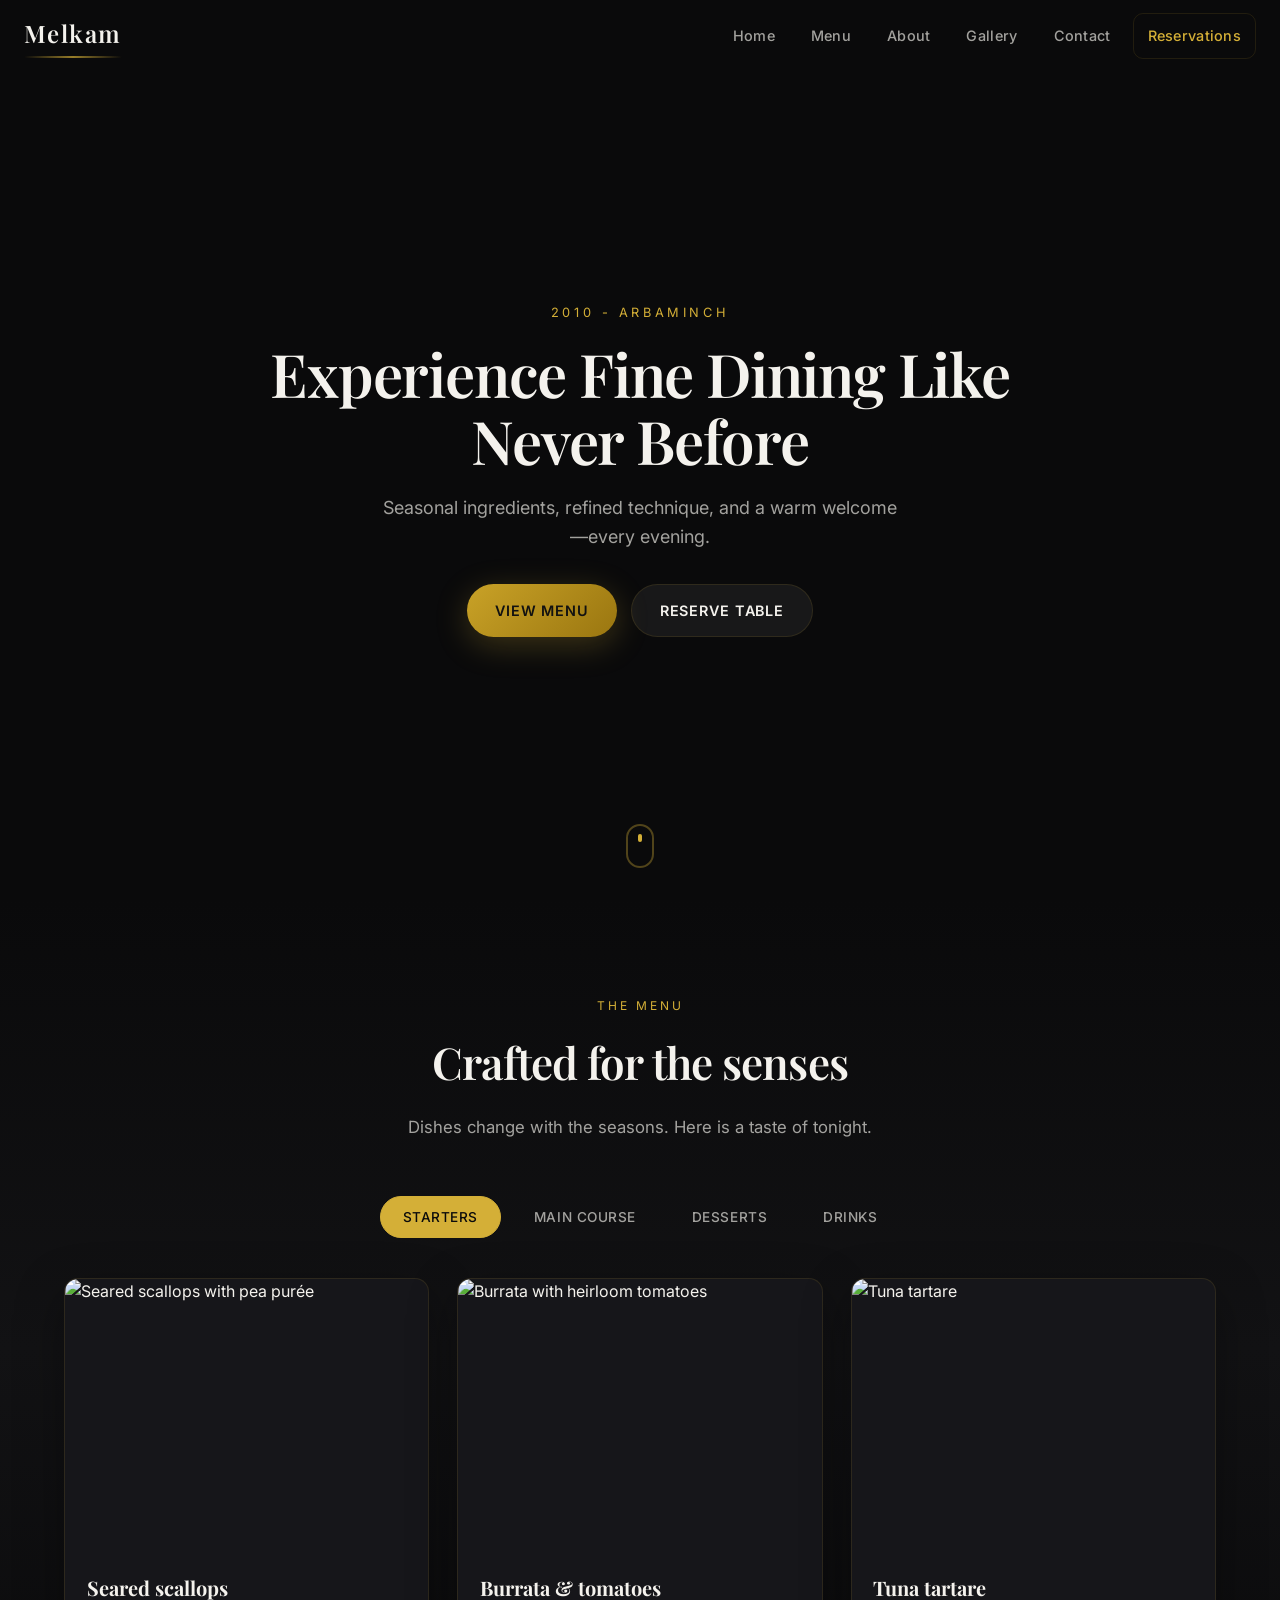
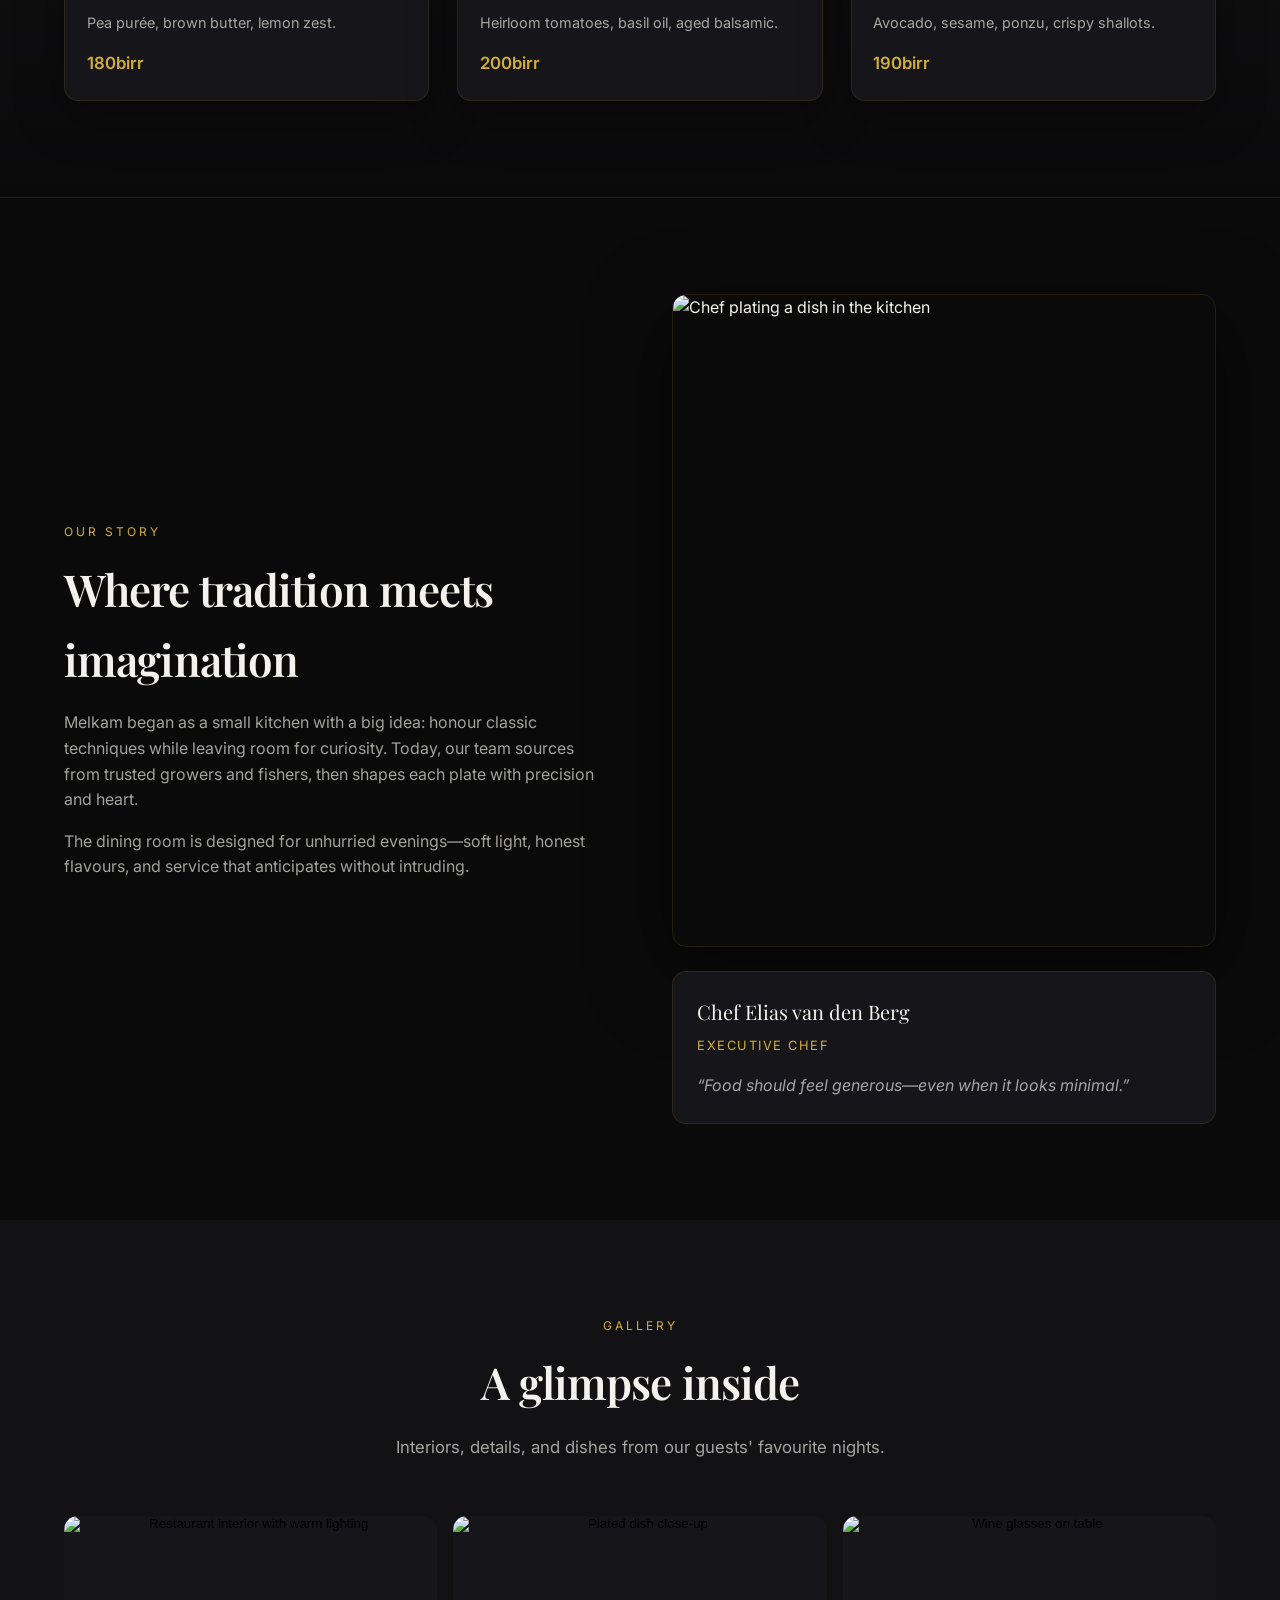
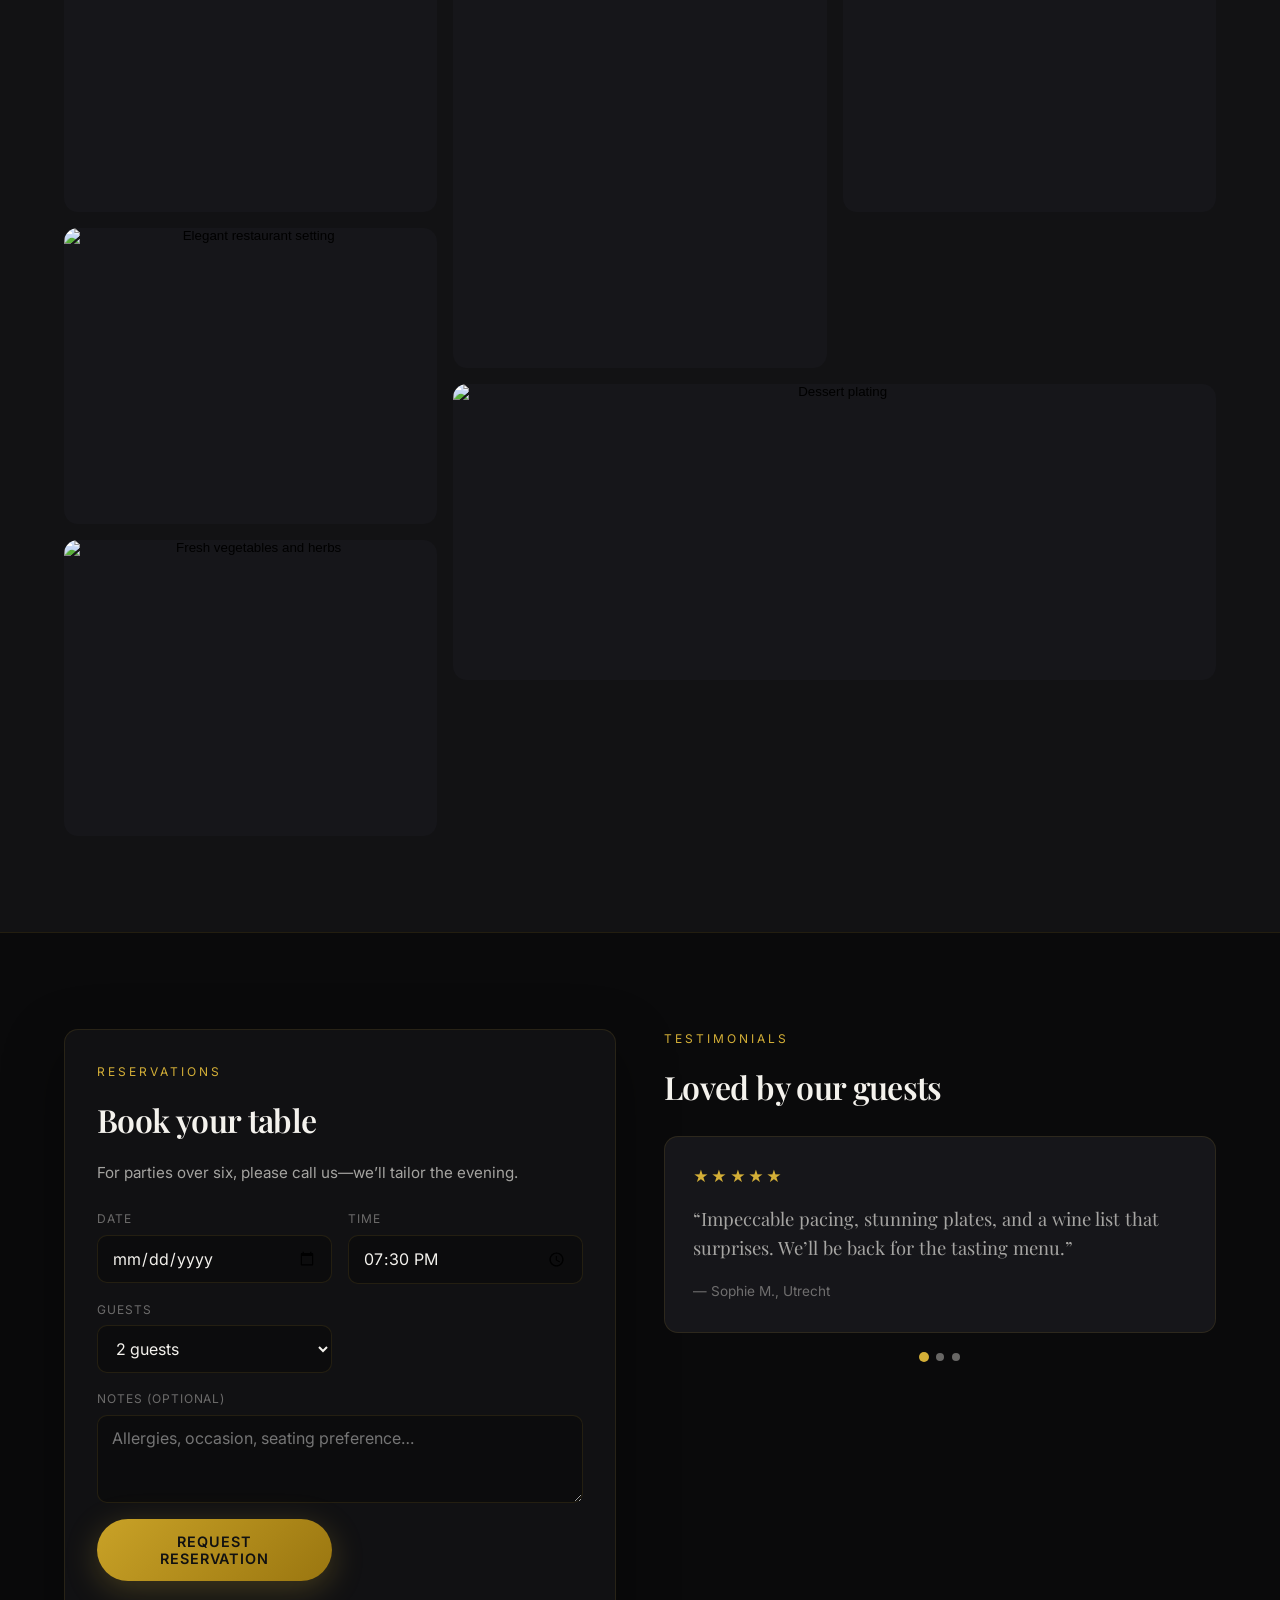
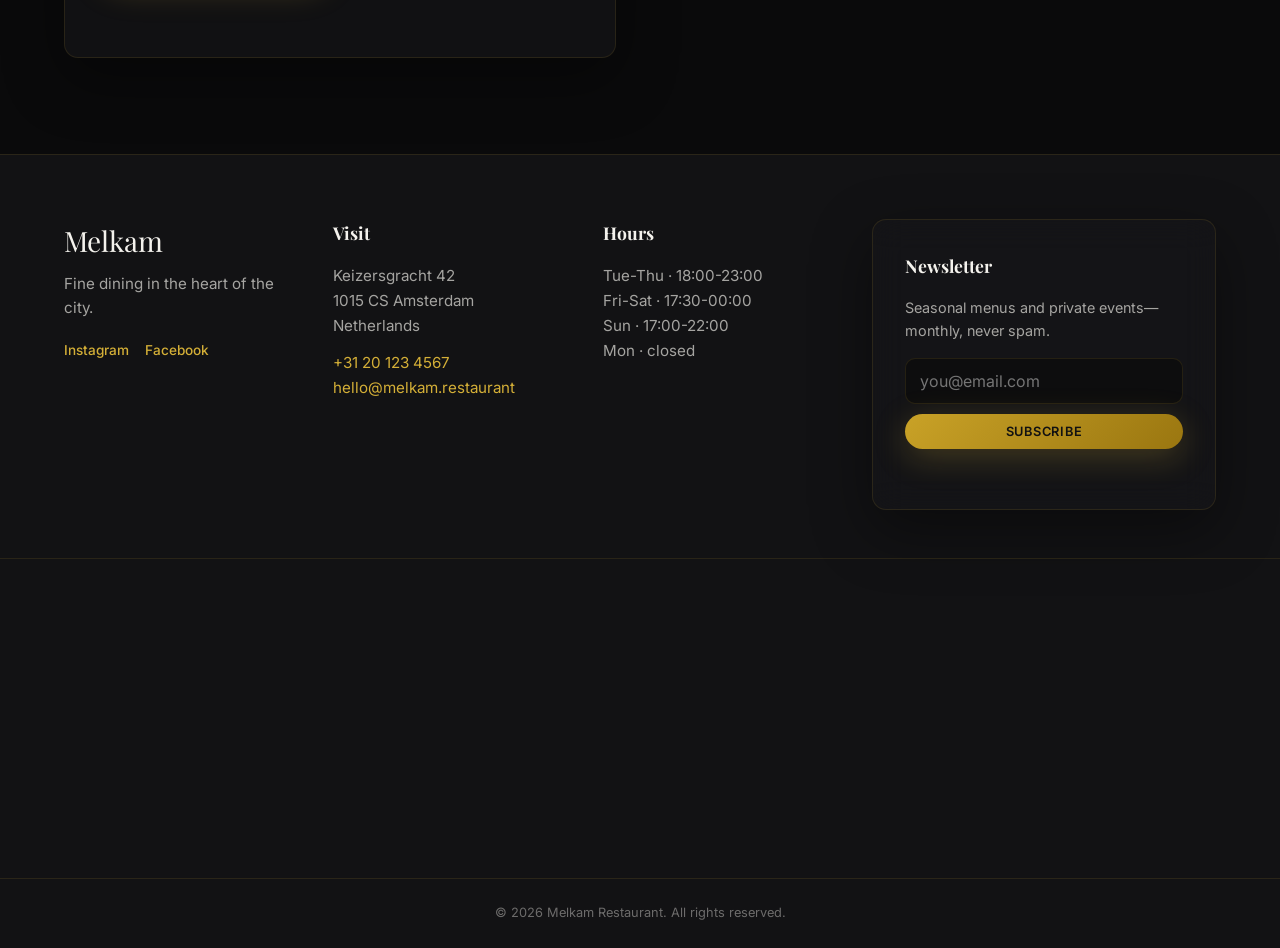
==== commit 7066ea01: "changed the amount of birr needed" ====
--- a/restaurant/MelkamRestaurant/index.html
+++ b/restaurant/MelkamRestaurant/index.html
@@ -58,7 +58,7 @@
         <div class="hero__overlay"></div>
       </div>
       <div class="hero__content" data-animate>
-        <p class="hero__eyebrow">Est. 2018 · Amsterdam</p>
+        <p class="hero__eyebrow">2010 - Arbaminch</p>
         <h1 class="hero__title">Experience Fine Dining Like Never Before</h1>
         <p class="hero__tagline">Seasonal ingredients, refined technique, and a warm welcome—every evening.</p>
         <div class="hero__actions">
@@ -96,7 +96,7 @@
               <div class="menu-card__body">
                 <h3 class="menu-card__title">Seared scallops</h3>
                 <p class="menu-card__desc">Pea purée, brown butter, lemon zest.</p>
-                <span class="menu-card__price">€18</span>
+                <span class="menu-card__price">180birr</span>
               </div>
             </article>
             <article class="menu-card" data-animate>
@@ -106,7 +106,7 @@
               <div class="menu-card__body">
                 <h3 class="menu-card__title">Burrata &amp; tomatoes</h3>
                 <p class="menu-card__desc">Heirloom tomatoes, basil oil, aged balsamic.</p>
-                <span class="menu-card__price">€16</span>
+                <span class="menu-card__price">200birr</span>
               </div>
             </article>
             <article class="menu-card" data-animate>
@@ -116,7 +116,7 @@
               <div class="menu-card__body">
                 <h3 class="menu-card__title">Tuna tartare</h3>
                 <p class="menu-card__desc">Avocado, sesame, ponzu, crispy shallots.</p>
-                <span class="menu-card__price">€19</span>
+                <span class="menu-card__price">190birr</span>
               </div>
             </article>
           </div>
@@ -129,7 +129,7 @@
               <div class="menu-card__body">
                 <h3 class="menu-card__title">Herb-crusted lamb</h3>
                 <p class="menu-card__desc">Ratatouille, rosemary jus, smoked potato.</p>
-                <span class="menu-card__price">€38</span>
+                <span class="menu-card__price">380birr</span>
               </div>
             </article>
             <article class="menu-card" data-animate>
@@ -139,7 +139,7 @@
               <div class="menu-card__body">
                 <h3 class="menu-card__title">Pan-seared salmon</h3>
                 <p class="menu-card__desc">Fennel, citrus beurre blanc, charred broccolini.</p>
-                <span class="menu-card__price">€34</span>
+                <span class="menu-card__price">340birr</span>
               </div>
             </article>
             <article class="menu-card" data-animate>
@@ -149,7 +149,7 @@
               <div class="menu-card__body">
                 <h3 class="menu-card__title">Dry-aged ribeye</h3>
                 <p class="menu-card__desc">Bone marrow butter, confit garlic, red wine reduction.</p>
-                <span class="menu-card__price">€48</span>
+                <span class="menu-card__price">480birr</span>
               </div>
             </article>
           </div>
@@ -162,7 +162,7 @@
               <div class="menu-card__body">
                 <h3 class="menu-card__title">Valrhona soufflé</h3>
                 <p class="menu-card__desc">Vanilla anglaise, salted caramel.</p>
-                <span class="menu-card__price">€14</span>
+                <span class="menu-card__price">140birr</span>
               </div>
             </article>
             <article class="menu-card" data-animate>
@@ -172,7 +172,7 @@
               <div class="menu-card__body">
                 <h3 class="menu-card__title">Yuzu tart</h3>
                 <p class="menu-card__desc">Italian meringue, pistachio crumble.</p>
-                <span class="menu-card__price">€13</span>
+                <span class="menu-card__price">130birr</span>
               </div>
             </article>
             <article class="menu-card" data-animate>
@@ -182,7 +182,7 @@
               <div class="menu-card__body">
                 <h3 class="menu-card__title">Artisan cheese</h3>
                 <p class="menu-card__desc">Seasonal pairings, honeycomb, fig jam.</p>
-                <span class="menu-card__price">€16</span>
+                <span class="menu-card__price">200birr</span>
               </div>
             </article>
           </div>
@@ -195,7 +195,7 @@
               <div class="menu-card__body">
                 <h3 class="menu-card__title">Golden hour</h3>
                 <p class="menu-card__desc">Bourbon, honey, smoked rosemary.</p>
-                <span class="menu-card__price">€15</span>
+                <span class="menu-card__price">150birr</span>
               </div>
             </article>
             <article class="menu-card" data-animate>
@@ -205,7 +205,7 @@
               <div class="menu-card__body">
                 <h3 class="menu-card__title">Sommelier pairing</h3>
                 <p class="menu-card__desc">Five glasses matched to your courses.</p>
-                <span class="menu-card__price">€42</span>
+                <span class="menu-card__price">420birr</span>
               </div>
             </article>
             <article class="menu-card" data-animate>
@@ -215,7 +215,7 @@
               <div class="menu-card__body">
                 <h3 class="menu-card__title">Single-origin espresso</h3>
                 <p class="menu-card__desc">Ethiopian beans, dark chocolate notes.</p>
-                <span class="menu-card__price">€4.5</span>
+                <span class="menu-card__price">450birr</span>
               </div>
             </article>
           </div>
@@ -251,7 +251,7 @@
         <header class="section__head" data-animate>
           <p class="section__eyebrow">Gallery</p>
           <h2 class="section__title">A glimpse inside</h2>
-          <p class="section__lead">Interiors, details, and dishes from our guests’ favourite nights.</p>
+          <p class="section__lead">Interiors, details, and dishes from our guests' favourite nights.</p>
         </header>
         <div class="gallery-masonry" id="gallery-grid">
           <button type="button" class="gallery-item" data-animate data-lightbox="https://images.unsplash.com/photo-1517248135467-4c7edcad34c4?w=1400&q=80" data-caption="Dining room ambiance">
@@ -366,7 +366,7 @@
         </div>
         <div class="footer__block" data-animate>
           <h3 class="footer__heading">Hours</h3>
-          <p>Tue–Thu · 18:00–23:00<br>Fri–Sat · 17:30–00:00<br>Sun · 17:00–22:00<br>Mon · closed</p>
+          <p>Tue-Thu · 18:00-23:00<br>Fri-Sat · 17:30-00:00<br>Sun · 17:00-22:00<br>Mon · closed</p>
         </div>
         <div class="footer__newsletter glass" data-animate>
           <h3 class="footer__heading">Newsletter</h3>
